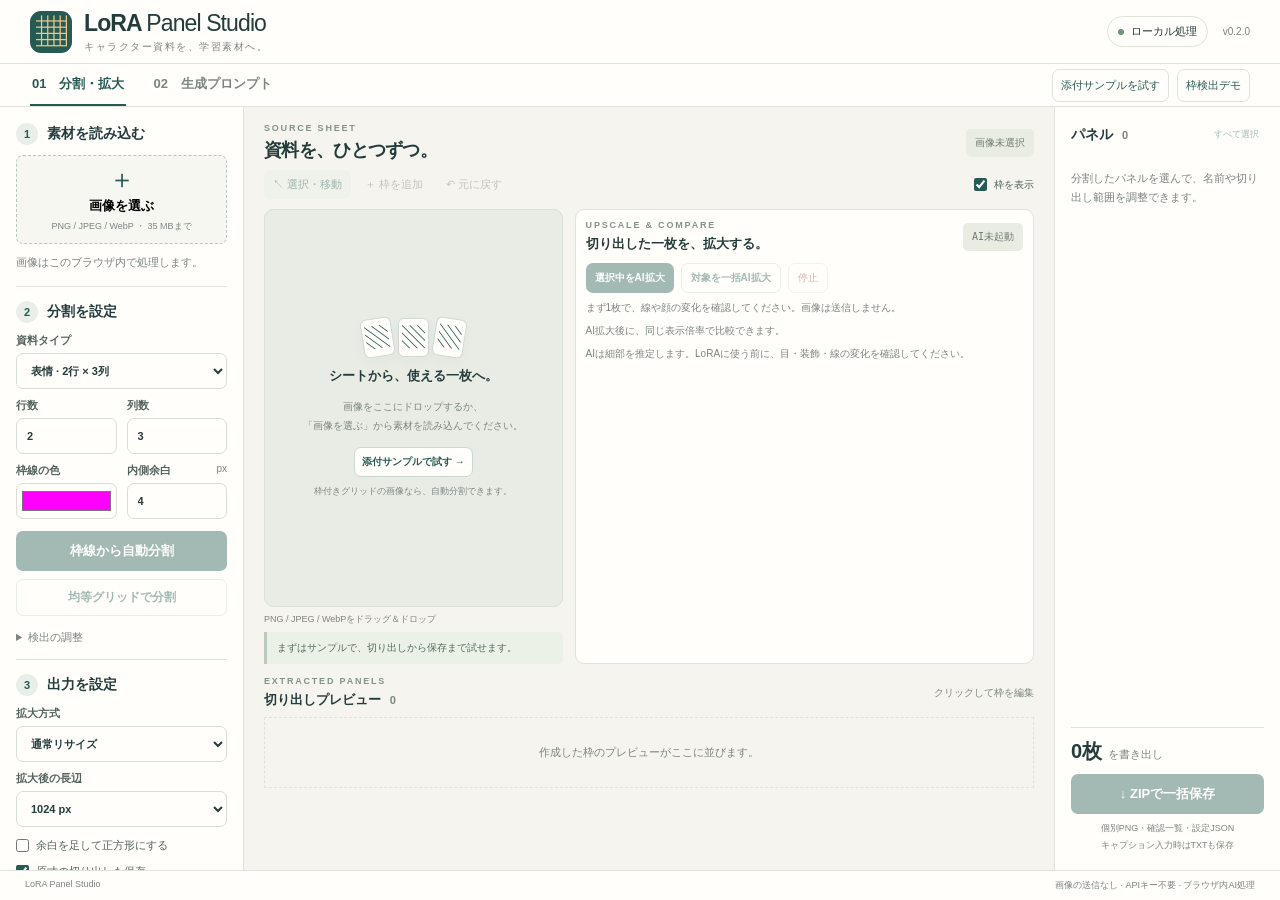
==== index.html @ dab9241a "Initial commit" ====
<!doctype html>
<html lang="ja">
<head><meta charset="UTF-8"><meta name="viewport" content="width=device-width,initial-scale=1"><meta name="color-scheme" content="light"><title>LoRA Panel Studio — キャラクター資料を、学習素材へ。</title>
<link rel="icon" href="data:image/svg+xml,%3Csvg xmlns='http://www.w3.org/2000/svg' viewBox='0 0 32 32'%3E%3Crect width='32' height='32' rx='8' fill='%23265350'/%3E%3Cpath d='M8 6v18h18M6 10h18v16M17 10v14M8 17h16' stroke='%23f8c88e' stroke-width='2' fill='none'/%3E%3C/svg%3E">
<style>:root{--bg:#f5f4ee;--paper:#fffefa;--ink:#243c3b;--muted:#7c8580;--line:#dfe3da;--green:#265b53;--soft:#e8efe8;--warm:#e9b975;--orange:#d99150;--red:#a44738;--radius:10px;font-family:'Segoe UI','Yu Gothic UI',Meiryo,sans-serif;color:var(--ink);background:var(--bg);font-size:13px}*{box-sizing:border-box}body{margin:0}button,input,select,textarea{font:inherit}button{cursor:pointer;border:0;transition:background .15s,transform .15s}button:active{transform:translateY(1px)}button:disabled{cursor:not-allowed;opacity:.42;transform:none}button:focus-visible,input:focus-visible,textarea:focus-visible,select:focus-visible,canvas:focus-visible,a:focus-visible{outline:3px solid #d8a25d;outline-offset:3px}button,select,input,textarea{border-radius:7px}h1,h2,p{margin:0}h2{font-size:14px;font-weight:650}header{height:83px;border-bottom:1px solid var(--line);background:var(--paper);display:flex;align-items:center;justify-content:space-between;padding:0 30px}.brand{display:flex;gap:12px;align-items:center}.brand-icon{height:42px;width:42px;background:var(--green);color:#f2c68c;display:grid;place-items:center;border-radius:11px;font-size:31px}.brand strong{font-size:23px;letter-spacing:-.9px}.brand strong span{font-weight:400}.brand small{display:block;font-size:10px;letter-spacing:1.5px;color:var(--muted);margin-top:3px}.header-right{display:flex;gap:15px;align-items:center}.local-badge{font-size:11px;padding:7px 10px;border:1px solid var(--line);border-radius:30px}.local-badge i{display:inline-block;width:6px;height:6px;background:#679978;border-radius:50%;margin-right:4px}.version{font-size:10px;color:var(--muted)}.topbar{display:flex;align-items:center;justify-content:space-between;background:var(--paper);padding:0 30px;border-bottom:1px solid var(--line);height:55px;gap:12px}.tabs{display:flex;height:100%;gap:25px}.tab{background:transparent;color:var(--muted);border-radius:0;padding:0 2px;border-bottom:2px solid transparent;font-weight:600}.tab.active{color:var(--green);border-color:var(--green)}.top-actions{display:flex;gap:8px}.quiet{background:transparent;color:var(--green);font-size:11px;padding:8px;border:1px solid var(--line)}.quiet:hover{background:var(--soft)}.editor{display:grid;grid-template-columns:270px minmax(0,1fr) 248px;min-height:calc(100vh - 179px)}.settings{padding:24px 22px;border-right:1px solid var(--line);background:var(--paper)}.section-title{display:flex;gap:9px;align-items:center;margin-bottom:15px}.step{width:22px;height:22px;display:grid;place-items:center;background:var(--soft);color:var(--green);font-size:11px;border-radius:50%;font-weight:700}.separated{border-top:1px solid var(--line);padding-top:21px;margin-top:21px}.upload{display:flex;flex-direction:column;align-items:center;justify-content:center;gap:5px;background:#f6f7f1;border:1px dashed #b9c7bb;padding:16px;width:100%}.upload>span{font-size:26px;color:var(--green);line-height:1}.upload strong{font-size:13px}.upload small{font-size:9px;color:var(--muted)}.muted{color:var(--muted);font-size:11px;line-height:1.7}.compact{margin-top:9px}label{display:block;font-size:11px;color:#52625c;margin-bottom:12px;font-weight:600}label>span{font-size:10px;color:var(--muted);font-weight:400;float:right}input:not([type=checkbox]):not([type=range]),select,textarea{border:1px solid #d9ded5;background:#fffefa;color:var(--ink);padding:9px 10px;width:100%;margin-top:5px;min-height:36px}input[type=color]{padding:3px!important;height:36px}input[type=range]{width:100%;display:block;accent-color:var(--green);margin-top:8px}textarea{resize:vertical;line-height:1.7}.pair{display:grid;grid-template-columns:1fr 1fr;gap:10px}.primary{background:var(--green);color:white;font-weight:600;padding:11px 16px}.primary:hover{background:#1c483f}.secondary{background:transparent;border:1px solid #cbd8cd;color:var(--green);padding:9px 14px;font-size:12px;font-weight:600}.secondary:hover{background:var(--soft)}.full{width:100%;margin-top:3px}.secondary.full{margin-top:8px}.check{display:flex;align-items:center;gap:7px;font-size:11px;font-weight:400;margin:11px 0;white-space:normal}.check input{accent-color:var(--green);margin:0;width:13px;height:13px}.advanced{margin-top:14px;font-size:11px;color:var(--muted)}summary{cursor:pointer}.advanced label{margin-top:12px}output{float:right;color:var(--green)}.template-actions{display:flex;gap:6px;margin-top:17px}.template-actions button{flex:1;font-size:10px}.workspace{padding:26px 26px 30px;min-width:0}.workspace-heading{display:flex;align-items:center;justify-content:space-between;gap:15px;margin-bottom:17px}.eyebrow{font-size:9px;letter-spacing:1.8px;color:#83938a;font-weight:650;display:block;margin-bottom:5px}.workspace h1{font-size:22px;letter-spacing:-.7px;font-weight:600;overflow-wrap:anywhere}.dimension-badge{font:10px 'Consolas',monospace;white-space:nowrap;padding:7px 9px;background:#e9ece3;color:#6f7b71;border-radius:5px}.canvas-tools{display:flex;align-items:center;justify-content:space-between;gap:8px;margin-bottom:10px}.tool-group{display:flex;gap:5px}.tool{background:transparent;padding:7px 9px;color:var(--muted);font-size:11px}.tool.active{background:var(--soft);color:var(--green)}.canvas-tools .check{font-size:10px;margin:0}.stage{background-color:#e9ece5;background-image:radial-gradient(#cdd4ca .6px,transparent .6px);background-size:12px 12px;min-height:430px;height:520px;display:flex;align-items:center;justify-content:center;border:1px solid #dce1d7;border-radius:9px;position:relative;overflow:hidden;padding:16px}.stage.dragover{border:2px dashed var(--green);background:var(--soft)}canvas{display:block;max-width:100%;touch-action:none;cursor:crosshair}#canvas[hidden]{display:none}.empty{text-align:center;width:100%;padding:30px 15px}.empty-art{display:flex;justify-content:center;align-items:center;margin-bottom:24px;gap:8px;color:var(--green)}.empty-art span{font-size:43px;background:#fffefa;padding:8px 15px;border:1px solid #d0dacf;border-radius:6px;box-shadow:0 5px 14px #243c3b08}.empty-art span:first-child{transform:rotate(-9deg)}.empty-art span:last-child{transform:rotate(9deg)}.empty h2{font-size:19px;margin-bottom:12px}.empty p{color:#7a867b;line-height:1.9;font-size:12px}.empty button{margin:22px 0 15px;background:var(--paper)}.empty small{display:block;color:var(--muted);font-size:10px}.stage-footer{display:flex;justify-content:space-between;font-size:10px;color:var(--muted);gap:10px;padding:10px 1px}.notice{padding:11px 13px;border-left:3px solid #bdccba;background:#ecf1e8;color:#536b54;font-size:11px;line-height:1.8;overflow-wrap:anywhere;border-radius:0 5px 5px 0}.notice.error{background:#fff0e8;color:#a05237;border-color:#daa37f}.notice.success{background:#e4efe7;border-color:#7eac8e}.preview-heading{display:flex;align-items:center;justify-content:space-between;gap:10px;margin:25px 0 14px}.preview-heading h2{font-size:15px}.preview-heading h2 span,.inspector h2 span{font-size:11px;color:var(--muted);margin-left:5px}.preview-heading>.muted{font-size:10px}.previews{display:grid;grid-template-columns:repeat(auto-fill,minmax(105px,1fr));gap:10px}.preview-card{background:var(--paper);border:1px solid var(--line);padding:6px;text-align:left;border-radius:7px;min-width:0}.preview-card.active{border-color:var(--green);box-shadow:0 0 0 1px var(--green)}.preview-card.excluded{opacity:.45}.preview-card canvas{width:100%;aspect-ratio:1;object-fit:contain;background:#f2f1eb;cursor:pointer}.preview-card strong{display:block;font-size:10px;white-space:nowrap;text-overflow:ellipsis;overflow:hidden;margin:6px 2px 2px}.preview-card small{font-size:9px;color:var(--muted);margin:0 2px}.preview-empty{grid-column:1/-1;padding:25px;border:1px dashed var(--line);text-align:center}.inspector{border-left:1px solid var(--line);background:var(--paper);padding:24px 18px;display:flex;flex-direction:column;min-width:0}.inspector-heading{display:flex;justify-content:space-between;align-items:center;margin-bottom:14px}.inspector-heading .quiet{font-size:9px;padding:5px;border:0}.panel-list{max-height:305px;overflow-y:auto;scrollbar-width:thin;margin:0 -5px}.panel-row{display:flex;gap:7px;align-items:center;padding:7px 6px;border-radius:5px;margin-bottom:2px}.panel-row.active{background:var(--soft)}.panel-row input{accent-color:var(--green)}.panel-row button{flex:1;min-width:0;background:transparent;text-align:left;padding:3px;color:var(--ink);font-size:11px;white-space:nowrap;overflow:hidden;text-overflow:ellipsis}.panel-row .index{font:9px Consolas,monospace;color:var(--muted)}.panel-detail{border-top:1px solid var(--line);margin-top:17px;padding-top:18px}.panel-detail .pair{gap:7px}.panel-detail input,.panel-detail textarea{font-size:11px;padding:7px!important}.panel-detail label{margin-bottom:9px}.panel-detail #applyRect{margin:0 0 12px}.danger{color:var(--red)}.export-block{margin-top:auto;padding-top:25px}.export-block p{font-size:11px;color:var(--muted);margin-bottom:10px}.export-block strong{color:var(--ink);font-size:20px;margin-right:3px}.export-block small{font-size:9px;color:var(--muted);display:block;text-align:center;line-height:1.9;margin-top:10px}footer{border-top:1px solid var(--line);display:flex;justify-content:space-between;padding:14px 30px;font-size:9px;color:var(--muted);background:var(--paper)}.prompt-view{display:grid;grid-template-columns:1fr 280px 1.5fr;gap:40px;max-width:1480px;margin:auto;padding:45px 35px 55px;min-height:calc(100vh - 180px)}.prompt-view[hidden],.editor[hidden]{display:none}.prompt-intro h1{font-size:31px;line-height:1.65;letter-spacing:-1px;margin:12px 0 17px}.prompt-intro>p{line-height:1.9;color:#6e7e72;font-size:12px}.prompt-note{border-left:2px solid var(--warm);padding:15px;background:#fff8ec;margin:28px 0 20px;font-size:11px;line-height:1.9}.prompt-note p{margin:8px 0}.prompt-note a{color:var(--green)}.prompt-controls{background:var(--paper);border:1px solid var(--line);border-radius:10px;padding:20px}.prompt-output{min-width:0}.prompt-output .preview-heading{margin-top:0}.prompt-output #promptText{height:510px;font-size:12px;padding:20px;background:var(--paper);line-height:2}.prompt-output .notice{margin-top:15px}.prompt-tips{font-size:11px;line-height:1.9;margin-top:25px}.prompt-tips p{margin-top:8px;color:var(--muted)}body.busy button,body.busy input,body.busy select,body.busy textarea{pointer-events:none}body.busy #export{opacity:.7}body.busy canvas{pointer-events:none}@media(min-width:1600px){.editor{grid-template-columns:290px minmax(0,1fr) 270px}.stage{height:590px}.workspace{padding-left:40px;padding-right:40px}}@media(max-width:1100px){.editor{grid-template-columns:235px minmax(0,1fr)}.inspector{grid-column:2;border-top:1px solid var(--line);display:grid;grid-template-columns:1fr 1fr;gap:15px}.inspector-heading{grid-column:1/-1;margin-bottom:0}.panel-detail{margin:0;padding:0;border:0}.export-block{grid-column:1/-1;max-width:320px;margin:0 auto;width:100%;padding-top:5px}.settings{grid-row:1/3;padding:20px 16px}.workspace{padding:22px 20px}.stage{height:460px}.prompt-view{grid-template-columns:230px minmax(0,1fr);gap:25px}.prompt-intro{grid-column:1/-1}.prompt-intro h1 br{display:none}.prompt-note{margin-top:15px}.prompt-intro>p{max-width:700px}.prompt-output #promptText{height:580px}}@media(max-width:700px){header{padding:0 16px;height:73px}.brand strong{font-size:19px}.brand small{font-size:8px}.local-badge{font-size:9px}.version{display:none}.header-right{gap:0}.topbar{padding:0 15px;height:auto;flex-wrap:wrap;gap:0}.tabs{height:50px;gap:18px}.top-actions{padding:0 0 10px;flex-wrap:wrap}.editor{display:flex;flex-direction:column}.settings{order:1;border:0;padding:20px}.workspace{order:0;padding:20px 15px}.inspector{order:2;border-left:0;padding:20px;display:grid;grid-template-columns:minmax(0,1fr) minmax(0,1fr)}.stage{height:470px;min-height:300px;padding:12px}.canvas-tools{flex-wrap:wrap}.tool{font-size:10px;padding:6px}.workspace-heading h1{font-size:18px}.dimension-badge{font-size:9px}.preview-heading>.muted{display:none}.prompt-view{display:flex;flex-direction:column;padding:25px 20px;gap:22px}.prompt-intro h1{font-size:25px}.prompt-output #promptText{height:480px}.previews{grid-template-columns:repeat(3,minmax(0,1fr))}.stage-footer{font-size:9px;flex-wrap:wrap}footer{padding:15px;gap:10px;flex-wrap:wrap}.upload{padding:20px}}@media(prefers-reduced-motion:reduce){button{transition:none}}
/* A single workspace: source, AI comparison, export controls stay together. */
.ai-workbench{border:1px solid var(--line);border-radius:9px;background:var(--paper);padding:12px;margin-top:12px;min-width:0}.ai-heading{display:flex;align-items:center;justify-content:space-between;gap:8px}.ai-heading h2{font-size:13px}.ai-actions{display:flex;flex-wrap:wrap;gap:7px;margin-top:10px}.ai-actions button{font-size:11px;padding:8px 12px}#aiProgress{width:100%;height:5px;accent-color:var(--green);margin-top:8px}.comparison{display:grid;grid-template-columns:1fr 1fr;gap:10px;margin-top:10px}.comparison[hidden],#aiSettings[hidden],#edgeLabel[hidden]{display:none}.comparison figure{margin:0;min-width:0;background:#eff0e9;border-radius:6px;overflow:hidden}.comparison figcaption{display:flex;justify-content:space-between;font-size:10px;padding:7px 9px;color:var(--green)}.comparison figcaption span{color:var(--muted);font-size:9px}.comparison canvas{width:100%;height:190px;object-fit:contain;cursor:default;background:repeating-conic-gradient(#e4e8e0 0% 25%,#f6f7f2 0% 50%) 50% / 12px 12px}body.busy #aiStop{pointer-events:auto;opacity:1}#aiStatus{max-height:55px;overflow:auto}.ai-workbench .compact{margin-top:6px;font-size:10px}
@media(min-width:1101px){header{height:64px}.topbar{height:43px}footer{height:30px;padding:8px 25px}.editor{height:calc(100dvh - 137px);min-height:600px;grid-template-columns:244px minmax(0,1fr) 226px}.settings,.inspector{padding:16px;overflow-y:auto;scrollbar-width:thin}.settings label{margin-bottom:9px}.settings .section-title{margin-bottom:10px}.settings .separated{margin-top:14px;padding-top:14px}.upload{padding:10px}.workspace{padding:16px 20px;display:grid;grid-template-rows:auto auto minmax(120px,1fr) auto auto auto auto minmax(80px,.3fr);min-height:0;overflow:hidden}.workspace-heading{margin-bottom:8px}.workspace h1{font-size:18px}.stage{height:100%;min-height:120px;padding:10px}.empty{padding:10px}.empty-art{margin-bottom:10px}.empty-art span{font-size:28px;padding:4px 12px}.empty h2{font-size:16px}.empty button{margin:12px 0 8px}.stage-footer{padding:6px 0}.notice{padding:7px 10px}.preview-heading{margin:12px 0 8px}.previews{overflow:auto;scrollbar-width:thin;align-content:start;grid-template-columns:repeat(auto-fill,minmax(85px,1fr))}.ai-workbench{padding:10px;margin-top:8px}.comparison canvas{height:145px}.panel-list{max-height:180px;flex-shrink:0}.panel-detail{margin-top:10px;padding-top:10px}.export-block{padding-top:15px}.preview-heading h2{font-size:13px}}
@media(max-width:700px){.comparison canvas{height:160px}.ai-heading{flex-wrap:wrap}.ai-actions button{flex:1}.ai-workbench{padding:10px}}

.visual-row{min-width:0}.source-pane{min-width:0}
@media(min-width:1101px){.editor{min-height:0}.workspace{grid-template-rows:auto auto minmax(180px,1fr) auto minmax(95px,.3fr)}.visual-row{display:grid;grid-template-columns:minmax(170px,.65fr) minmax(280px,1fr);gap:12px;min-height:0}.source-pane{display:flex;flex-direction:column;min-height:0}.source-pane .stage{flex:1;min-height:120px}.source-pane .stage-footer{flex-wrap:wrap;font-size:9px}.source-pane .notice{max-height:75px;overflow:auto;font-size:10px}.ai-workbench{margin-top:0;display:flex;flex-direction:column;overflow:auto;scrollbar-width:thin}.comparison{flex:1;min-height:150px}.comparison figure{display:flex;flex-direction:column}.comparison canvas{flex:1;height:0;min-height:100px}.ai-workbench .compact{flex-shrink:0}.empty-art span{padding:3px;font-size:23px}.empty h2{font-size:13px}.empty p{font-size:10px}.empty-art{gap:5px}.empty small{font-size:9px}.empty button{font-size:10px;padding:7px}.ai-heading{flex-wrap:wrap}.ai-actions button{font-size:10px;padding:7px 9px}}

@media(min-width:1101px){.inspector{overflow:hidden}.inspector-scroll{flex:1;overflow:auto;min-height:0;scrollbar-width:thin}.export-block{flex-shrink:0;margin-top:10px;border-top:1px solid var(--line);padding-top:10px}.export-block small{margin-top:6px}.export-block p{margin-bottom:6px}.panel-list{max-height:155px}}
.pair{grid-template-columns:minmax(0,1fr) minmax(0,1fr)}.pair>label{min-width:0}.pair input,.pair select{min-width:0}
@media(min-width:1101px){.inspector-scroll .panel-list{margin-left:0;margin-right:0}}
</style></head>
<body>
<header><div class="brand"><span class="brand-icon" aria-hidden="true">▦</span><div><strong>LoRA <span>Panel Studio</span></strong><small>キャラクター資料を、学習素材へ。</small></div></div><div class="header-right"><span class="local-badge"><i></i> ローカル処理</span><span class="version" id="version"></span></div></header>
<nav class="topbar" aria-label="作業切り替え"><div class="tabs"><button id="tabEditor" class="tab active" aria-pressed="true">01　分割・拡大</button><button id="tabPrompt" class="tab" aria-pressed="false">02　生成プロンプト</button></div><div class="top-actions"><button id="sample" class="quiet">添付サンプルを試す</button><button id="demo" class="quiet">枠検出デモ</button></div></nav>
<main id="editor" class="editor">
<aside class="settings">
<div class="section-title"><span class="step">1</span><h2>素材を読み込む</h2></div>
<button id="open" class="upload"><span aria-hidden="true">＋</span><strong>画像を選ぶ</strong><small>PNG / JPEG / WebP ・ 35 MBまで</small></button><input id="file" type="file" accept="image/png,image/jpeg,image/webp" hidden>
<p class="muted compact">画像はこのブラウザ内で処理します。</p>
<div class="section-title separated"><span class="step">2</span><h2>分割を設定</h2></div>
<label>資料タイプ<select id="preset"><option value="expressions">表情 · 2行 × 3列</option><option value="views">顔の三面図 · 1行 × 3列</option><option value="body">全身の三面図 · 1行 × 3列</option><option value="details">髪・衣装の詳細 · 2行 × 2列</option><option value="custom">カスタム</option></select></label>
<div class="pair"><label>行数<input id="rows" type="number" min="1" max="10" value="2"></label><label>列数<input id="cols" type="number" min="1" max="10" value="3"></label></div>
<div class="pair"><label>枠線の色<input id="color" type="color" value="#ff00ff"></label><label>内側余白 <span>px</span><input id="inset" type="number" min="0" max="100" value="4"></label></div>
<button id="detect" class="primary full" disabled>枠線から自動分割</button><button id="grid" class="secondary full" disabled>均等グリッドで分割</button>
<details class="advanced"><summary>検出の調整</summary><label>色の許容差 <output id="tolValue">80</output><input id="tolerance" type="range" min="0" max="180" value="80"></label><label>線の連続率 <output id="coverageValue">70%</output><input id="coverage" type="range" min="30" max="100" value="70"></label><p class="muted compact">外周を含む縦・横の直線を検出します。細い罫線や混在レイアウトは手動で指定できます。</p></details>
<div class="section-title separated"><span class="step">3</span><h2>出力を設定</h2></div>
<label>拡大方式<select id="mode"><option value="resize">通常リサイズ</option><option value="ai">AI拡大 · アニメ向け</option></select></label>
<div id="aiSettings" hidden><div class="pair"><label>AI倍率<select id="factor"><option value="2">2倍</option><option value="4">4倍</option></select></label><label>処理エンジン<select id="provider"><option value="auto">GPU優先</option><option value="wasm">CPU</option></select></label></div><p class="muted compact">Real-ESRGAN · animevideov3<br>4倍モデルで推論し、2倍時は縮小します。</p><button id="clearAI" class="quiet full">AI結果を消す</button></div>
<label id="edgeLabel">拡大後の長辺<select id="edge"><option value="0">原寸のまま</option><option value="512">512 px</option><option value="768">768 px</option><option value="1024" selected>1024 px</option><option value="1536">1536 px</option><option value="2048">2048 px</option></select></label>
<label class="check"><input type="checkbox" id="square">余白を足して正方形にする</label><label class="check"><input type="checkbox" id="originals" checked>原寸の切り出しも保存</label>
<label>トリガーワード <span>任意</span><input id="trigger" maxlength="200" placeholder="例: my_character"></label>
<p id="resizeHelp" class="muted compact">縦横比を保った通常リサイズです。</p>
<div class="template-actions"><button id="saveTemplate" class="quiet" disabled>設定を保存</button><button id="loadTemplate" class="quiet" disabled>設定を読み込む</button><input id="templateFile" type="file" accept=".json,application/json" hidden></div>
</aside>
<section class="workspace" aria-label="画像編集">
<div class="workspace-heading"><div><span class="eyebrow">SOURCE SHEET</span><h1 id="sourceTitle">資料を、ひとつずつ。</h1></div><span id="dimensions" class="dimension-badge">画像未選択</span></div>
<div class="canvas-tools"><div class="tool-group"><button id="selectTool" class="tool active" disabled aria-pressed="true">↖ 選択・移動</button><button id="drawTool" class="tool" disabled aria-pressed="false">＋ 枠を追加</button><button id="undo" class="tool" disabled>↶ 元に戻す</button></div><label class="check"><input type="checkbox" id="showBoxes" checked>枠を表示</label></div>
<div class="visual-row"><div class="source-pane"><div id="stage" class="stage"><div id="empty" class="empty"><div class="empty-art" aria-hidden="true"><span>▧</span><span>▧</span><span>▧</span></div><h2>シートから、使える一枚へ。</h2><p>画像をここにドロップするか、<br>「画像を選ぶ」から素材を読み込んでください。</p><button id="emptyDemo" class="secondary">添付サンプルで試す →</button><small>枠付きグリッドの画像なら、自動分割できます。</small></div><canvas id="canvas" tabindex="0" aria-label="切り出し枠を編集する画像。選択した枠は矢印キーで移動できます。" hidden></canvas></div>
<div class="stage-footer"><span id="canvasHint">PNG / JPEG / WebPをドラッグ＆ドロップ</span><span id="sourceKind"></span></div>
<div id="message" class="notice" role="status" aria-live="polite">まずはサンプルで、切り出しから保存まで試せます。</div>
</div><section class="ai-workbench" aria-label="AI拡大と比較">
<div class="ai-heading"><div><span class="eyebrow">UPSCALE & COMPARE</span><h2>切り出した一枚を、拡大する。</h2></div><span id="engineBadge" class="dimension-badge">AI未起動</span></div>
<div class="ai-actions"><button id="aiOne" class="primary" disabled>選択中をAI拡大</button><button id="aiBatch" class="secondary" disabled>対象を一括AI拡大</button><button id="aiStop" class="quiet danger" disabled>停止</button></div>
<p id="aiStatus" class="muted compact" role="status" aria-live="polite">まず1枚で、線や顔の変化を確認してください。画像は送信しません。</p><progress id="aiProgress" max="1" value="0" hidden aria-label="AI処理の進行状況"></progress>
<div id="comparison" class="comparison" hidden><figure><figcaption>通常リサイズ <span id="beforeSize"></span></figcaption><canvas id="beforeCanvas" aria-label="通常リサイズの比較画像"></canvas></figure><figure><figcaption>AI拡大 <span id="afterSize"></span></figcaption><canvas id="afterCanvas" aria-label="AI拡大の比較画像"></canvas></figure></div>
<p id="comparisonEmpty" class="muted compact">AI拡大後に、同じ表示倍率で比較できます。</p>
<p class="muted compact">AIは細部を推定します。LoRAに使う前に、目・装飾・線の変化を確認してください。</p>
</section></div>
<div class="preview-heading"><div><span class="eyebrow">EXTRACTED PANELS</span><h2>切り出しプレビュー <span id="previewCount">0</span></h2></div><span class="muted">クリックして枠を編集</span></div><div id="previews" class="previews"><p class="muted preview-empty">作成した枠のプレビューがここに並びます。</p></div>
</section>
<aside class="inspector"><div class="inspector-scroll"><div class="inspector-heading"><h2>パネル <span id="panelCount">0</span></h2><button id="all" class="quiet" disabled>すべて選択</button></div><div id="panels" class="panel-list"><p class="muted compact">分割したパネルを選んで、名前や切り出し範囲を調整できます。</p></div>
<div id="detail" class="panel-detail" hidden><span class="eyebrow">SELECTED PANEL</span><label>ファイル名<input id="name" maxlength="120"></label><div class="pair"><label>左 <span>px</span><input type="number" id="rx" min="0"></label><label>上 <span>px</span><input type="number" id="ry" min="0"></label></div><div class="pair"><label>幅 <span>px</span><input type="number" id="rw" min="1"></label><label>高さ <span>px</span><input type="number" id="rh" min="1"></label></div><button id="applyRect" class="secondary full">範囲を適用</button><label>キャプション <span>任意</span><textarea id="caption" rows="2" maxlength="2000" placeholder="例: smiling, front view"></textarea></label><p id="outputInfo" class="muted compact"></p><div class="pair"><button id="single" class="quiet">PNG保存</button><button id="remove" class="quiet danger">枠を削除</button></div></div>
</div><div class="export-block"><p><strong id="selectedCount">0枚</strong> を書き出し</p><button id="export" class="primary full" disabled>↓ ZIPで一括保存</button><small>個別PNG・確認一覧・設定JSON<br>キャプション入力時はTXTも保存</small></div></aside>
</main>
<main id="promptView" class="prompt-view" hidden>
<section class="prompt-intro"><span class="eyebrow">DESIGNED FOR CHATGPT</span><h1>分けやすい素材から、<br>はじめよう。</h1><p>このアプリで切り出しやすい資料画像を、<br>ChatGPTに作成してもらうための指示を用意します。</p><div class="prompt-note"><strong>画像の実寸に合わせて処理します</strong><p>サイズは参考値です。ChatGPTで指定どおりの画素数や配置になることを保証するものではありません。生成後に枠を確認してください。</p><a href="https://developers.openai.com/api/docs/guides/image-generation" target="_blank" rel="noreferrer">OpenAI公式の画像サイズ資料 ↗</a></div><p class="muted">顔や表情は少数マス、全身は縦長のマスを推奨。1枚に詰め込みすぎないことで、元の細部を確保しやすくなります。</p></section>
<section class="prompt-controls"><div class="section-title"><span class="step">1</span><h2>生成するシート</h2></div><label>資料タイプ<select id="promptPreset"><option value="expressions">表情</option><option value="views">顔の三面図</option><option value="body">全身の三面図</option><option value="details">髪・衣装の詳細</option><option value="custom">カスタム</option></select></label><div class="pair"><label>行数<input type="number" id="promptRows" min="1" max="10" value="2"></label><label>列数<input type="number" id="promptCols" min="1" max="10" value="3"></label></div><label>キャンバスの形状 <span>参考寸法</span><select id="promptSize"><option value="1536x1024">横長 · 1536 × 1024</option><option value="1024x1024">正方形 · 1024 × 1024</option><option value="1024x1536">縦長 · 1024 × 1536</option></select></label><label>枠線の色<input type="color" id="promptColor" value="#ff00ff"></label><label>キャラクターの説明 <span>任意</span><textarea id="character" rows="3" placeholder="空欄なら、添付した資料画像のキャラクターを維持する指示になります。"></textarea></label><label>マスの内容 <span>1行に1マス・左上から</span><textarea id="labels" rows="6"></textarea></label><button id="usePrompt" class="secondary full">この行列・色を分割設定に反映</button></section>
<section class="prompt-output"><div class="preview-heading"><div><span class="eyebrow">YOUR GENERATION BRIEF</span><h2>ChatGPTに渡すプロンプト</h2></div><button id="copyPrompt" class="primary">コピー</button></div><textarea id="promptText" readonly aria-label="生成用プロンプト"></textarea><div id="promptStatus" class="notice" role="status">ChatGPTでキャラクター資料を添付し、このプロンプトを貼り付けてください。</div><div class="prompt-tips"><strong>生成後は、この順番で。</strong><p>画像をダウンロード → 分割画面で読み込み → 枠線から自動分割 → 切れや枠線の残りを確認 → ZIP保存。</p></div></section>
</main>
<footer><span>LoRA Panel Studio</span><span>画像の送信なし · APIキー不要 · ブラウザ内AI処理</span></footer>
<script>/* Shared by the offline browser app and Node tests. Rectangles use normalized edges. */
(function (root) {
  'use strict';
  const VERSION = '0.2.0';
  const PRESETS = {
    expressions: {title:'表情', rows:2, cols:3, size:[1536,1024], names:['neutral','happy_smile','surprised','angry','embarrassed','eyes_closed'], descriptions:['通常の表情','明るい笑顔','驚き','怒り','照れ','目を閉じた笑顔']},
    views: {title:'顔の三面図', rows:1, cols:3, size:[1536,1024], names:['face_front','face_side','face_back'], descriptions:['顔の正面','顔の側面','頭部の背面']},
    body: {title:'全身の三面図', rows:1, cols:3, size:[1536,1024], names:['body_front','body_side','body_back'], descriptions:['全身の正面','全身の側面','全身の背面']},
    details: {title:'髪・衣装の詳細', rows:2, cols:2, size:[1024,1024], names:['hair_detail','ribbon_detail','neckline_detail','outfit_detail'], descriptions:['髪の詳細','リボンの詳細','襟元の詳細','衣装の詳細']},
    custom: {title:'カスタム', rows:2, cols:3, size:[1536,1024], names:[], descriptions:[]}
  };
  function integer(n, min, max, title) {
    if (!Number.isInteger(n) || n < min || n > max) throw new Error(`${title}は${min}〜${max}の整数で指定してください。`);
    return n;
  }
  function validRect(r) {
    if (!r || !['x','y','w','h'].every(k => typeof r[k] === 'number' && Number.isFinite(r[k]))) throw new Error('切り出し座標が不正です。');
    if (r.x < 0 || r.y < 0 || r.w <= 0 || r.h <= 0 || r.x+r.w > 1+1e-8 || r.y+r.h > 1+1e-8) throw new Error('切り出し枠は画像の内側に指定してください。');
    if (typeof r.name !== 'string' || r.name.length > 120 || typeof r.caption !== 'string' || r.caption.length > 2000 || typeof r.enabled !== 'boolean') throw new Error('枠の名前・キャプション・選択状態が不正です。');
    return r;
  }
  function makeRect(x,y,w,h,name) {return validRect({x,y,w,h,name,caption:'',enabled:true});}
  function pixelBox(r, width, height) {
    validRect(r); integer(width,1,8192,'画像幅'); integer(height,1,8192,'画像高さ');
    const x = Math.max(0,Math.round(r.x*width)), y=Math.max(0,Math.round(r.y*height));
    const right=Math.min(width,Math.round((r.x+r.w)*width)), bottom=Math.min(height,Math.round((r.y+r.h)*height));
    if(right<=x || bottom<=y) throw new Error('1画素未満の枠は保存できません。');
    return {x,y,w:right-x,h:bottom-y};
  }
  function grid(width,height,rows,cols,inset=4,names=[]) {
    integer(rows,1,10,'行数'); integer(cols,1,10,'列数'); integer(inset,0,100,'内側余白');
    if(rows*cols>80) throw new Error('枠は最大80個です。');
    const result=[];
    for(let r=0;r<rows;r++) for(let c=0;c<cols;c++) {
      const left=Math.round(c*width/cols)+inset, top=Math.round(r*height/rows)+inset;
      const right=Math.round((c+1)*width/cols)-inset, bottom=Math.round((r+1)*height/rows)-inset;
      if(right-left<8 || bottom-top<8) throw new Error('余白が大きすぎます。各枠は8画素以上必要です。');
      result.push(makeRect(left/width,top/height,(right-left)/width,(bottom-top)/height,names[result.length] || `panel_${String(result.length+1).padStart(2,'0')}`));
    }
    return result;
  }
  function colorRGB(hex) {
    if(typeof hex !== 'string' || !/^#[0-9a-f]{6}$/i.test(hex)) throw new Error('枠線の色は6桁のカラーコードで指定してください。');
    return [1,3,5].map(i=>parseInt(hex.slice(i,i+2),16));
  }
  function bands(scores, threshold) {
    const found=[]; let start=-1;
    for(let i=0;i<=scores.length;i++) {
      if(i<scores.length && scores[i]>=threshold) {if(start<0) start=i;}
      else if(start>=0) {found.push({start,end:i-1});start=-1;}
    }
    return found;
  }
  /* Color coverage across entire rows/columns rejects local character strokes. No guessed fallback. */
  function detect(data,width,height,options) {
    const {rows,cols,color='#ff00ff',tolerance=80,coverage=0.7,inset=4,names=[]}=options;
    integer(rows,1,10,'行数'); integer(cols,1,10,'列数'); integer(tolerance,0,180,'色の許容差'); integer(inset,0,100,'内側余白');
    if(rows*cols>80 || width*height>36000000 || data.length!==width*height*4) throw new Error('検出対象の画像または枠数が不正です。');
    if(!Number.isFinite(coverage) || coverage<0.3 || coverage>1) throw new Error('線の連続率は30〜100%で指定してください。');
    const rgb=colorRGB(color), xs=new Float64Array(width), ys=new Float64Array(height);
    for(let y=0;y<height;y++) for(let x=0;x<width;x++) {
      const p=(y*width+x)*4;
      if(data[p+3]<128) continue;
      if(Math.max(Math.abs(data[p]-rgb[0]),Math.abs(data[p+1]-rgb[1]),Math.abs(data[p+2]-rgb[2]))<=tolerance) {xs[x]++;ys[y]++;}
    }
    const vertical=bands(xs,height*coverage), horizontal=bands(ys,width*coverage);
    if(vertical.length!==cols+1 || horizontal.length!==rows+1) throw new Error(`枠線を確認してください。縦 ${vertical.length}/${cols+1}本・横 ${horizontal.length}/${rows+1}本を検出しました。色・許容差・連続率・行列数を調整するか、均等分割／手動追加を使用してください。既存の枠は保持しています。`);
    const result=[];
    for(let r=0;r<rows;r++) for(let c=0;c<cols;c++) {
      const x=vertical[c].end+1+inset, y=horizontal[r].end+1+inset;
      const right=vertical[c+1].start-inset, bottom=horizontal[r+1].start-inset;
      if(right-x<8 || bottom-y<8) throw new Error('枠の間隔が狭すぎます。余白を減らしてください。');
      result.push(makeRect(x/width,y/height,(right-x)/width,(bottom-y)/height,names[result.length] || `panel_${String(result.length+1).padStart(2,'0')}`));
    }
    return {rects:result,vertical,horizontal};
  }
  function outputSize(w,h,longEdge,square=false) {
    integer(w,1,8192,'切り出し幅'); integer(h,1,8192,'切り出し高さ');
    if(longEdge===0) return {width:square?Math.max(w,h):w,height:square?Math.max(w,h):h,drawWidth:w,drawHeight:h,scale:1};
    integer(longEdge,64,4096,'出力長辺');
    const scale=longEdge/Math.max(w,h), dw=Math.max(1,Math.round(w*scale)), dh=Math.max(1,Math.round(h*scale));
    return {width:square?longEdge:dw,height:square?longEdge:dh,drawWidth:dw,drawHeight:dh,scale};
  }
  function filename(name,index) {
    let clean=String(name).normalize('NFKC').replace(/[<>:"/\\|?*\u0000-\u001f]/g,'_').replace(/\.{2,}/g,'_').replace(/^[. ]+|[. ]+$/g,'').trim().slice(0,80);
    if(!clean) clean='panel';
    if(/^(con|prn|aux|nul|com[1-9]|lpt[1-9])(?:\.|$)/i.test(clean)) clean=`_${clean}`;
    return `${String(index+1).padStart(3,'0')}_${clean}`;
  }
  function template(rects,source,settings) {
    if(!rects.length || rects.length>80) throw new Error('保存する枠がありません。');
    rects.forEach(validRect);
    return {format:'lora-panel-studio',version:1,appVersion:VERSION,source:{width:source.width,height:source.height},settings:{...settings},rects:rects.map(r=>({...r}))};
  }
  function readTemplate(value) {
    if(!value || value.format!=='lora-panel-studio' || value.version!==1 || !Array.isArray(value.rects) || !value.rects.length || value.rects.length>80) throw new Error('対応するテンプレートJSONではありません。');
    integer(value.source?.width,1,8192,'元画像幅'); integer(value.source?.height,1,8192,'元画像高さ');
    value.rects.forEach(validRect);
    const s=value.settings;
    if(!s || ![0,512,768,1024,1536,2048].includes(s.edge) || typeof s.square!=='boolean' || typeof s.originals!=='boolean' || typeof s.trigger!=='string' || s.trigger.length>200) throw new Error('テンプレートの出力設定が不正です。');
    const mode=s.mode??'resize',factor=s.factor??2,provider=s.provider??'auto';
    if(!['resize','ai'].includes(mode)||![2,4].includes(factor)||!['auto','wasm'].includes(provider))throw new Error('AI出力設定が不正です。');
    return {source:{width:value.source.width,height:value.source.height},settings:{edge:s.edge,square:s.square,originals:s.originals,trigger:s.trigger,mode,factor,provider},rects:value.rects.map(r=>({x:r.x,y:r.y,w:r.w,h:r.h,name:r.name,caption:r.caption,enabled:r.enabled}))};
  }
  function prompt({preset='expressions',rows,cols,size,color='#ff00ff',character='',labels=''}) {
    const p=PRESETS[preset] || PRESETS.custom;
    integer(rows,1,10,'行数'); integer(cols,1,10,'列数'); colorRGB(color);
    const count=rows*cols;
    const descriptions=labels.trim()?labels.split('\n').map(s=>s.trim()).filter(Boolean):p.descriptions;
    const order=Array.from({length:count},(_,i)=>`${i+1}. ${descriptions[i] || `同一キャラクターの${p.title}・別バリエーション`}`).join('\n');
    const shape=size[0]===size[1]?'正方形':size[0]>size[1]?'横長':'縦長';
    return `LoRA用のキャラクター資料画像を1枚作成してください。${character.trim() || '添付したキャラクター資料を参照し、同一キャラクターの顔・髪・服・装飾の特徴を維持してください。'}\n\n構成: ${p.title}。${shape}のキャンバス（参考 ${size[0]}×${size[1]}px。対応する出力サイズで作成）。${rows}行×${cols}列、合計${count}マス。すべて同じ大きさの長方形を、傾けず、隙間なく規則正しく並べてください。\n\n画像の外周と全マスの境界には、色 ${color} の太く連続した水平・垂直の直線を描いてください。線幅は画像短辺の約0.6〜1%を目安とし、二重線・飾り枠・途切れ・影は不要です。この色は区切り線以外に使用しないでください。\n\n各マスの内側は単色の明るい背景にしてください。被写体はマス内に収め、髪・装飾・手足が線に触れないよう、各辺の約3%に余白を確保してください。${preset==='body'?'すべてのマスで頭頂から靴まで全身を入れてください。':preset==='views' || preset==='expressions'?'顔から肩までを各マスに1人ずつ描いてください。':''}見出し・番号・ラベル・文字・透かし・カラーパレットを入れないでください。\n\n左上から右へ、次に次の行へ、次の順に描いてください（このリストの文字は画像に描かないこと）:\n${order}\n\n指定した行列構成と境界線を優先し、キャラクターの特徴をマスごとに変えないでください。`;
  }
  const api={VERSION,PRESETS,integer,validRect,makeRect,pixelBox,grid,colorRGB,bands,detect,outputSize,filename,template,readTemplate,prompt};
  if(typeof module!=='undefined' && module.exports) module.exports=api; else root.PanelCore=api;
})(typeof globalThis!=='undefined'?globalThis:this);
</script><script>/* Pure tile mathematics shared with the inference worker. */
(function(root){
  'use strict';
  const MODEL={id:'realesr-animevideov3',scale:4,sha256:'7fcf233cfb4e6c3f1a35f41a62675ba4ff7d711beec3d06623773138ef77143f',bytes:2535266};
  const TILE=96,HALO=20,INPUT=TILE+HALO*2;
  function size(w,h,factor,square=false){
    if(!Number.isInteger(w)||!Number.isInteger(h)||w<1||h<1||![2,4].includes(factor))throw Error('AI拡大の寸法・倍率が不正です。');
    if(w*h*16>64000000||Math.max(w,h)*factor>8192)throw Error('AI拡大は原寸400万画素以下・出力各辺8192px以下です。枠を小さくしてください。');
    const dw=w*factor,dh=h*factor,edge=Math.max(dw,dh),width=square?edge:dw,height=square?edge:dh;
    if(width*height>64000000)throw Error('正方形出力が6400万画素を超えます。');
    return {width,height,drawWidth:dw,drawHeight:dh,scale:factor};
  }
  function tiles(w,h){const result=[];for(let y=0;y<h;y+=TILE)for(let x=0;x<w;x+=TILE)result.push({x,y,w:Math.min(TILE,w-x),h:Math.min(TILE,h-y)});return result;}
  function reflect(p,n){if(n===1)return 0;const period=2*(n-1);p=((p%period)+period)%period;return p<n?p:period-p;}
  function input(rgba,w,h,t){
    if(rgba.length!==w*h*4)throw Error('入力画素数が一致しません。');
    const plane=INPUT*INPUT,data=new Float32Array(plane*3);
    for(let y=0;y<INPUT;y++)for(let x=0;x<INPUT;x++){
      const p=(reflect(t.y+y-HALO,h)*w+reflect(t.x+x-HALO,w))*4,i=y*INPUT+x;
      for(let c=0;c<3;c++)data[c*plane+i]=rgba[p+c]/255;
    }return data;
  }
  function stitch(target,width,t,rgb,shape){
    const side=INPUT*4,plane=side*side;
    if(!shape||shape.length!==4||shape[0]!==1||shape[1]!==3||shape[2]!==side||shape[3]!==side||rgb.length!==plane*3)throw Error('モデルの出力形状が想定と異なります。');
    for(let y=0;y<t.h*4;y++)for(let x=0;x<t.w*4;x++){
      const p=((t.y*4+y)*width+t.x*4+x)*4,i=(y+HALO*4)*side+x+HALO*4;
      for(let c=0;c<3;c++){const v=rgb[c*plane+i];if(!Number.isFinite(v))throw Error('モデルが不正な画素を出力しました。');target[p+c]=Math.round(Math.max(0,Math.min(1,v))*255);}target[p+3]=255;
    }
  }
  const api={MODEL,TILE,HALO,INPUT,size,tiles,reflect,input,stitch};
  if(typeof module!=='undefined'&&module.exports)module.exports=api;else root.PanelAI=api;
})(typeof globalThis!=='undefined'?globalThis:this);
</script><script>/* ZIP STORE writer: UTF-8 filenames, CRC32, no network/library requirement. */
(function(root){
  'use strict';
  const table=new Uint32Array(256);
  for(let i=0;i<256;i++){let v=i;for(let j=0;j<8;j++) v=(v&1)?0xedb88320^(v>>>1):v>>>1;table[i]=v>>>0;}
  function crc32(bytes){let crc=0xffffffff;for(const b of bytes)crc=table[(crc^b)&255]^(crc>>>8);return (crc^0xffffffff)>>>0;}
  function header(length){const a=new Uint8Array(length);return {a,v:new DataView(a.buffer)};}
  async function pack(entries){
    if(entries.length>65535)throw new Error('ZIPのファイル数が多すぎます。');
    const encoder=new TextEncoder(), parts=[], central=[];let offset=0,centralSize=0;
    for(const entry of entries){
      if(typeof entry.name!=='string' || entry.name.startsWith('/') || entry.name.includes('..') || entry.name.includes('\\'))throw new Error('ZIPファイル名が不正です。');
      const name=encoder.encode(entry.name), data=entry.data instanceof Uint8Array?entry.data:new Uint8Array(await entry.data.arrayBuffer()), crc=crc32(data);
      if(name.length>65535 || offset+data.length>0xffffffff)throw new Error('ZIPが大きすぎます。');
      const h=header(30);h.v.setUint32(0,0x04034b50,true);h.v.setUint16(4,20,true);h.v.setUint16(6,0x800,true);h.v.setUint16(12,33,true);h.v.setUint32(14,crc,true);h.v.setUint32(18,data.length,true);h.v.setUint32(22,data.length,true);h.v.setUint16(26,name.length,true);
      parts.push(h.a,name,data);
      const c=header(46);c.v.setUint32(0,0x02014b50,true);c.v.setUint16(4,20,true);c.v.setUint16(6,20,true);c.v.setUint16(8,0x800,true);c.v.setUint16(14,33,true);c.v.setUint32(16,crc,true);c.v.setUint32(20,data.length,true);c.v.setUint32(24,data.length,true);c.v.setUint16(28,name.length,true);c.v.setUint32(42,offset,true);
      central.push(c.a,name);centralSize+=46+name.length;offset+=30+name.length+data.length;
    }
    const end=header(22);end.v.setUint32(0,0x06054b50,true);end.v.setUint16(8,entries.length,true);end.v.setUint16(10,entries.length,true);end.v.setUint32(12,centralSize,true);end.v.setUint32(16,offset,true);
    return new Blob([...parts,...central,end.a],{type:'application/zip'});
  }
  const api={pack,crc32};if(typeof module!=='undefined' && module.exports)module.exports=api;else root.PanelZip=api;
})(globalThis);
</script><script>(function(root){
  const W=1055,H=1491;
  function rects(){const result=[];function add(x,y,w,h,name,enabled=true){result.push({...PanelCore.makeRect(x/W,y/H,w/W,h/H,name),enabled});}
    function cells(xs,y,w,h,names){xs.forEach((x,i)=>add(x,y,w,h,names[i]));}
    cells([11,207,394],34,179,228,['face_front','face_side','face_back']);
    cells([588,746,889],34,155,489,['body_front','body_side','body_back']);
    cells([11,127,241,354,469],321,106,120,['neutral','happy_smile','open_mouth_laugh','gentle_smile','sad']);
    cells([11,127,241,354,469],469,106,118,['surprised','angry','embarrassed','eyes_closed','wink']);
    cells([11,140,266,394,520,647],642,116,160,['angle_left','angle_right','looking_up','looking_down','tilt_left','tilt_right']);
    cells([783,918],644,125,64,['gaze_left','gaze_right']);cells([783,918],735,125,65,['gaze_up','gaze_down']);
    cells([11,146,283,420,557],858,121,233,['hands_at_sides','touching_hair','hand_on_chest','small_wave','hands_clasped']);
    cells([696,817,929],864,109,115,['bangs_detail','ribbon_detail','hair_side']);cells([696,817,929],1008,109,113,['hair_back','neckline','outfit_detail']);
    cells([11,147,283,420,558],1147,120,307,['relaxed_standing','contrapposto','step_forward','arms_behind','hand_on_hip']);
    add(871,1199,170,277,'chibi',false);return result;}
  root.PanelSample={url:'[data-uri]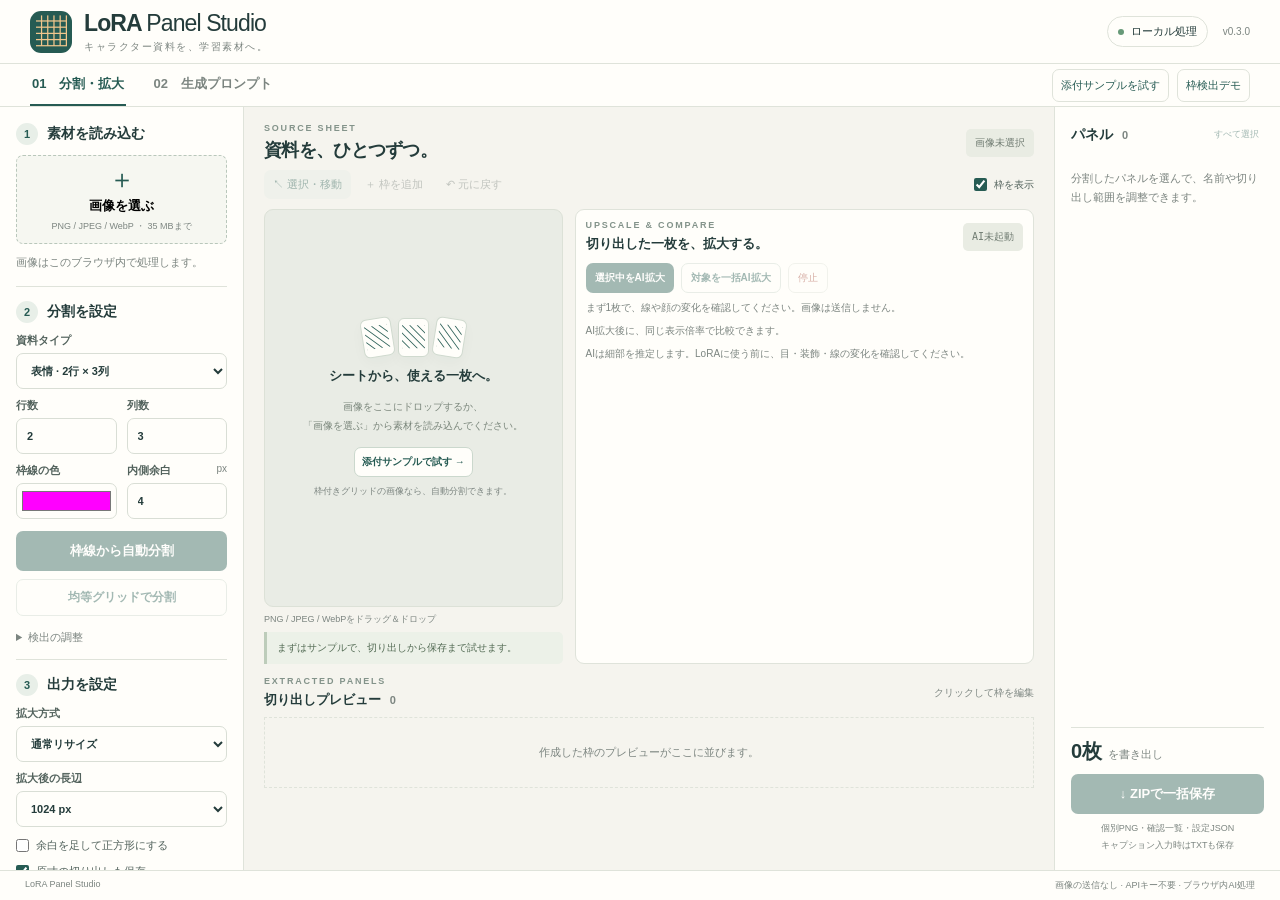
